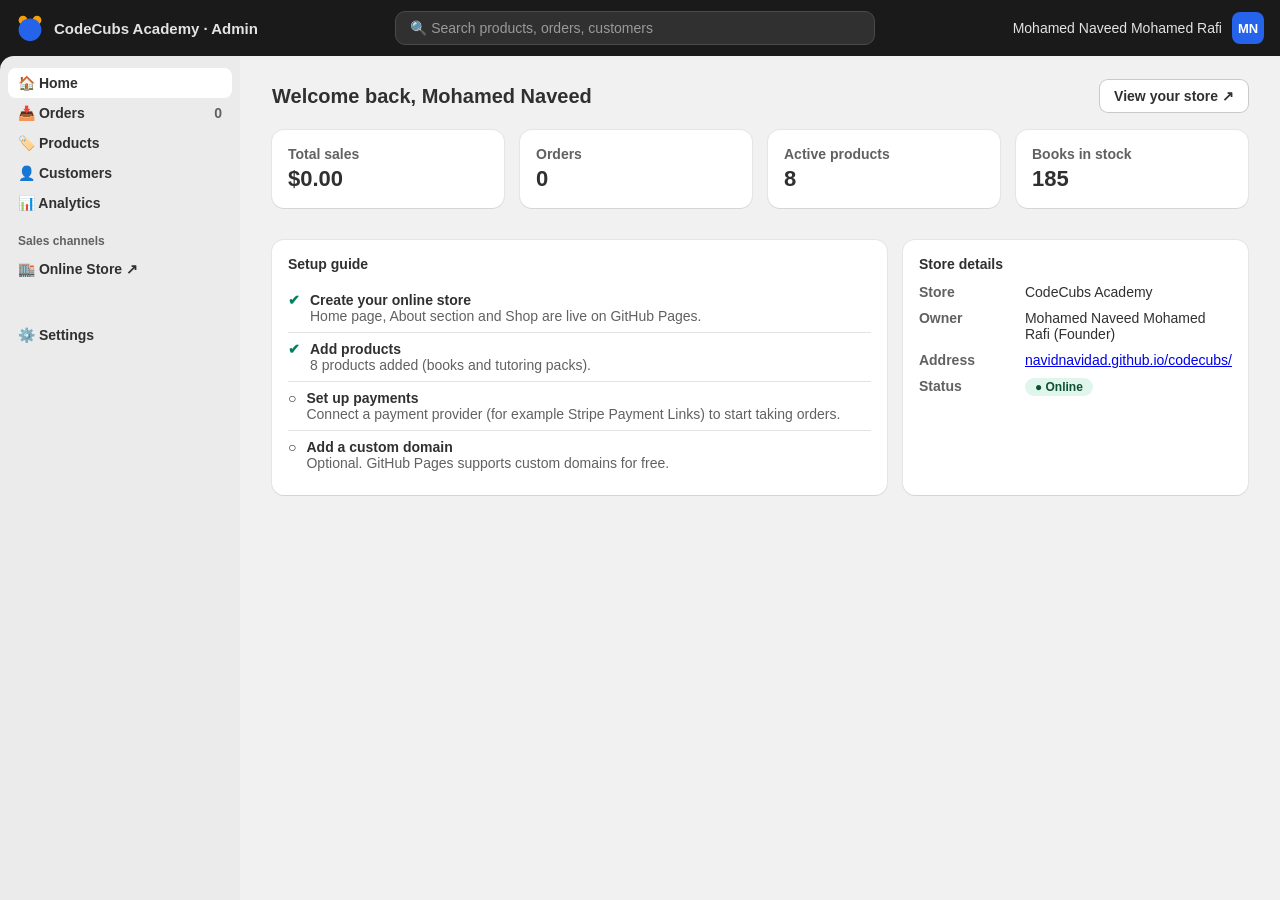
==== admin.html @ 551eafce "Launch CodeCubs Academy website and store" ====
<!DOCTYPE html>
<html lang="en">
<head>
<meta charset="UTF-8">
<meta name="viewport" content="width=device-width, initial-scale=1">
<meta name="robots" content="noindex,nofollow">
<title>Admin | CodeCubs Academy</title>
<style>
:root{--side:#1a1a1a;--bg:#f1f1f1;--line:#e3e3e3;--ink:#303030;--muted:#616161;--green:#008060}
*{box-sizing:border-box}
body{margin:0;font-family:-apple-system,BlinkMacSystemFont,"Segoe UI",Roboto,sans-serif;color:var(--ink);background:var(--side);font-size:14px}
.top{height:56px;display:flex;align-items:center;justify-content:space-between;padding:0 16px;color:#e3e3e3}
.top .brand{display:flex;align-items:center;gap:10px;font-weight:700;font-size:15px}
.top .brand svg{width:28px;height:28px}
.search{flex:0 1 480px;background:#303030;border:1px solid #4a4a4a;border-radius:10px;padding:8px 14px;color:#9a9a9a}
.me{display:flex;align-items:center;gap:10px}
.av{width:32px;height:32px;border-radius:8px;background:#2563eb;color:#fff;display:grid;place-items:center;font-weight:700;font-size:13px}
.shell{display:flex;height:calc(100vh - 56px)}
aside{width:240px;background:#ebebeb;border-radius:14px 0 0 0;padding:12px 8px;flex-shrink:0}
aside a{display:flex;align-items:center;gap:10px;padding:7px 10px;border-radius:8px;color:var(--ink);text-decoration:none;font-weight:600;cursor:pointer}
aside a:hover{background:#e0e0e0}aside a.on{background:#fff}
aside .sec{color:var(--muted);font-size:12px;font-weight:700;padding:16px 10px 6px}
main{flex:1;background:var(--bg);overflow:auto;padding:24px 32px}
h1{font-size:20px;margin:0 0 18px;display:flex;justify-content:space-between;align-items:center}
.card{background:#fff;border-radius:12px;box-shadow:0 1px 0 rgba(0,0,0,.07),0 0 0 1px rgba(0,0,0,.05);padding:16px;margin-bottom:16px}
.card h2{font-size:14px;margin:0 0 12px}
.kpis{display:grid;grid-template-columns:repeat(4,1fr);gap:16px;margin-bottom:16px}
.kpi .l{color:var(--muted);font-weight:600}.kpi .v{font-size:22px;font-weight:700;margin-top:4px}
.cols{display:grid;grid-template-columns:2fr 1fr;gap:16px}
table{width:100%;border-collapse:collapse}
th{text-align:left;color:var(--muted);font-weight:600;padding:8px;border-bottom:1px solid var(--line);background:#f7f7f7}
td{padding:10px 8px;border-bottom:1px solid var(--line);vertical-align:middle}
.thumb{width:40px;height:40px;border-radius:8px;overflow:hidden;border:1px solid var(--line)}.thumb svg{width:100%;height:100%;display:block}
.badge{display:inline-block;padding:2px 10px;border-radius:999px;font-size:12px;font-weight:600;background:#e0f5ec;color:#0c5132}
.badge.g{background:#f1f1f1;color:#616161}.badge.y{background:#fff1c2;color:#5e4200}
.btn{background:#303030;color:#fff;border:0;border-radius:8px;padding:8px 14px;font-weight:600;cursor:pointer;font-family:inherit}
.btn.l{background:#fff;color:var(--ink);box-shadow:0 0 0 1px #c9c9c9}
.dl{display:grid;grid-template-columns:180px 1fr;gap:10px 16px;margin:0}
.dl dt{color:var(--muted);font-weight:600}.dl dd{margin:0}
.empty{text-align:center;padding:40px 10px;color:var(--muted)}
.empty svg{width:90px;opacity:.6}
.task{display:flex;gap:10px;padding:8px 0;border-bottom:1px solid var(--line)}
.task:last-child{border:0}
input.inl{width:80px;padding:5px 8px;border:1px solid #c9c9c9;border-radius:6px;font-family:inherit}
.view{display:none}.view.on{display:block}
.ok{color:var(--green);font-weight:700}
</style>
</head>
<body>
<div class="top">
  <div class="brand">
    <svg viewBox="0 0 64 64"><circle cx="16" cy="14" r="10" fill="#f59e0b"/><circle cx="48" cy="14" r="10" fill="#f59e0b"/><circle cx="32" cy="36" r="26" fill="#2563eb"/></svg>
    CodeCubs Academy · Admin
  </div>
  <div class="search">🔍 Search products, orders, customers</div>
  <div class="me"><span id="ownerTop"></span><div class="av">MN</div></div>
</div>
<div class="shell">
<aside id="nav">
  <a data-v="home" class="on">🏠 Home</a>
  <a data-v="orders">📥 Orders <span style="margin-left:auto;color:var(--muted)">0</span></a>
  <a data-v="products">🏷️ Products</a>
  <a data-v="customers">👤 Customers</a>
  <a data-v="analytics">📊 Analytics</a>
  <div class="sec">Sales channels</div>
  <a href="./" target="_blank">🏬 Online Store ↗</a>
  <div class="sec">&nbsp;</div>
  <a data-v="settings">⚙️ Settings</a>
</aside>
<main>

<div class="view on" id="v-home">
  <h1><span>Welcome back, <span id="ownerFirst"></span></span><a class="btn l" href="shop.html" target="_blank" style="text-decoration:none;font-size:14px">View your store ↗</a></h1>
  <div class="kpis">
    <div class="card kpi"><div class="l">Total sales</div><div class="v">$0.00</div></div>
    <div class="card kpi"><div class="l">Orders</div><div class="v">0</div></div>
    <div class="card kpi"><div class="l">Active products</div><div class="v" id="kProducts"></div></div>
    <div class="card kpi"><div class="l">Books in stock</div><div class="v" id="kStock"></div></div>
  </div>
  <div class="cols">
    <div class="card"><h2>Setup guide</h2>
      <div class="task"><span class="ok">✔</span><div><b>Create your online store</b><br><span style="color:var(--muted)">Home page, About section and Shop are live on GitHub Pages.</span></div></div>
      <div class="task"><span class="ok">✔</span><div><b>Add products</b><br><span style="color:var(--muted)"><span id="pc"></span> products added (books and tutoring packs).</span></div></div>
      <div class="task"><span>○</span><div><b>Set up payments</b><br><span style="color:var(--muted)">Connect a payment provider (for example Stripe Payment Links) to start taking orders.</span></div></div>
      <div class="task"><span>○</span><div><b>Add a custom domain</b><br><span style="color:var(--muted)">Optional. GitHub Pages supports custom domains for free.</span></div></div>
    </div>
    <div class="card"><h2>Store details</h2>
      <dl class="dl" style="grid-template-columns:90px 1fr">
        <dt>Store</dt><dd id="sName"></dd>
        <dt>Owner</dt><dd id="sOwner"></dd>
        <dt>Address</dt><dd><a id="sUrl" target="_blank"></a></dd>
        <dt>Status</dt><dd><span class="badge">● Online</span></dd>
      </dl>
    </div>
  </div>
</div>

<div class="view" id="v-orders">
  <h1>Orders</h1>
  <div class="card empty">
    <svg viewBox="0 0 100 80"><rect x="10" y="10" width="80" height="60" rx="8" fill="#ddd"/><rect x="22" y="24" width="56" height="6" rx="3" fill="#bbb"/><rect x="22" y="38" width="40" height="6" rx="3" fill="#bbb"/></svg>
    <h3 style="color:var(--ink)">Your orders will show here</h3>
    <p>No orders yet. Orders appear here once payments are connected and customers check out.</p>
  </div>
</div>

<div class="view" id="v-products">
  <h1>Products <button class="btn" id="addP">Add product</button></h1>
  <div class="card" style="padding:0;overflow:hidden">
    <table><thead><tr><th></th><th>Product</th><th>Status</th><th>Type</th><th>Inventory</th><th>Price (AUD)</th></tr></thead><tbody id="ptable"></tbody></table>
  </div>
  <p style="color:var(--muted)">Edits here apply to this browser session. To publish catalogue changes, update <code>products.js</code> in the GitHub repository.</p>
</div>

<div class="view" id="v-customers">
  <h1>Customers</h1>
  <div class="card empty"><h3 style="color:var(--ink)">No customers yet</h3><p>Customer details appear here after the first order.</p></div>
</div>

<div class="view" id="v-analytics">
  <h1>Analytics</h1>
  <div class="card empty"><h3 style="color:var(--ink)">Not enough data yet</h3><p>Sales reports will appear once the store starts taking orders.</p></div>
</div>

<div class="view" id="v-settings">
  <h1>Settings</h1>
  <div class="card"><h2>Store details</h2>
    <dl class="dl">
      <dt>Store name</dt><dd id="s2Name"></dd>
      <dt>Store owner</dt><dd id="s2Owner"></dd>
      <dt>Business type</dt><dd>Online coding tutoring and children's coding books</dd>
      <dt>Location</dt><dd id="s2Loc"></dd>
      <dt>Store currency</dt><dd id="s2Cur"></dd>
    </dl>
  </div>
  <div class="card"><h2>Domains and hosting</h2>
    <dl class="dl">
      <dt>Primary domain</dt><dd><a id="s2Url" target="_blank"></a></dd>
      <dt>Hosting</dt><dd>GitHub Pages (free)</dd>
      <dt>Source repository</dt><dd><a id="s2Repo" target="_blank"></a></dd>
      <dt>GitHub account</dt><dd>Navidnavidad</dd>
      <dt>HTTPS</dt><dd><span class="badge">Enabled</span></dd>
    </dl>
  </div>
  <div class="card"><h2>Payments</h2>
    <dl class="dl"><dt>Payment provider</dt><dd><span class="badge y">Not connected</span></dd></dl>
  </div>
</div>

</main>
</div>

<script src="products.js"></script>
<script>
const $ = id => document.getElementById(id);
$('ownerTop').textContent = STORE.owner;
$('ownerFirst').textContent = STORE.owner.split(' ').slice(0,2).join(' ');
['sName','s2Name'].forEach(i => $(i).textContent = STORE.name);
['sOwner','s2Owner'].forEach(i => $(i).textContent = STORE.owner + " (" + STORE.role + ")");
['sUrl','s2Url'].forEach(i => { $(i).textContent = STORE.url.replace('https://',''); $(i).href = STORE.url; });
$('s2Repo').textContent = STORE.repo.replace('https://',''); $('s2Repo').href = STORE.repo;
$('s2Loc').textContent = STORE.location; $('s2Cur').textContent = STORE.currency;
function stats(){
  $('kProducts').textContent = PRODUCTS.length; $('pc').textContent = PRODUCTS.length;
  $('kStock').textContent = PRODUCTS.filter(p=>p.type==='Book').reduce((a,p)=>a+p.stock,0);
}
function table(){
  $('ptable').innerHTML = PRODUCTS.map((p,i) => `<tr>
    <td><div class="thumb">${coverSVG(p)}</div></td>
    <td><b>${p.title}</b><br><span style="color:var(--muted)">${p.id} · Ages ${p.ages}</span></td>
    <td><span class="badge">Active</span></td>
    <td>${p.type}</td>
    <td>${p.stock === null ? '<span class="badge g">Not tracked</span>' : `<input class="inl" type="number" min="0" value="${p.stock}" data-i="${i}" data-k="stock">`}</td>
    <td><input class="inl" type="number" step="0.01" min="0" value="${p.price.toFixed(2)}" data-i="${i}" data-k="price"></td>
  </tr>`).join('');
}
$('ptable').oninput = e => { const t=e.target; if(!t.dataset.k) return; PRODUCTS[t.dataset.i][t.dataset.k] = parseFloat(t.value)||0; stats(); };
$('addP').onclick = () => {
  const title = prompt("Product title"); if(!title) return;
  PRODUCTS.push({id:"N"+(PRODUCTS.length+1),type:"Book",title,ages:"6-16",price:19.95,stock:0,color:"#64748b",accent:"#e2e8f0",icon:"py",desc:""});
  table(); stats();
};
$('nav').onclick = e => {
  const a = e.target.closest('a[data-v]'); if(!a) return;
  document.querySelectorAll('#nav a').forEach(x=>x.classList.toggle('on',x===a));
  document.querySelectorAll('.view').forEach(v=>v.classList.toggle('on',v.id==='v-'+a.dataset.v));
};
stats(); table();
</script>
</body>
</html>
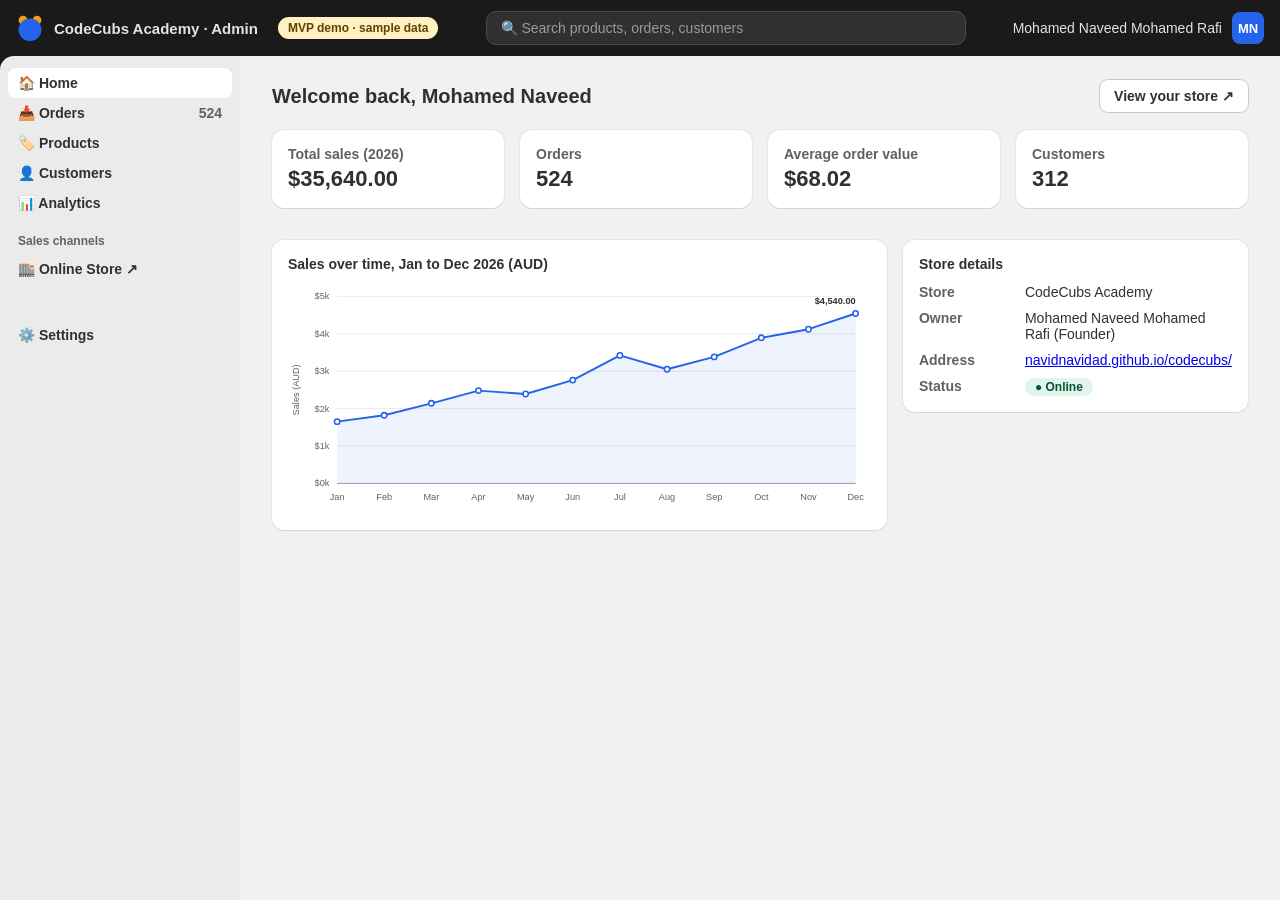
==== commit e0afb374: "Admin: sample sales dashboard with yearly chart" ====
--- a/admin.html
+++ b/admin.html
@@ -26,7 +26,7 @@
 .card h2{font-size:14px;margin:0 0 12px}
 .kpis{display:grid;grid-template-columns:repeat(4,1fr);gap:16px;margin-bottom:16px}
 .kpi .l{color:var(--muted);font-weight:600}.kpi .v{font-size:22px;font-weight:700;margin-top:4px}
-.cols{display:grid;grid-template-columns:2fr 1fr;gap:16px}
+.cols{display:grid;grid-template-columns:2.2fr 1fr;gap:16px;align-items:start}
 table{width:100%;border-collapse:collapse}
 th{text-align:left;color:var(--muted);font-weight:600;padding:8px;border-bottom:1px solid var(--line);background:#f7f7f7}
 td{padding:10px 8px;border-bottom:1px solid var(--line);vertical-align:middle}
@@ -44,13 +44,17 @@
 input.inl{width:80px;padding:5px 8px;border:1px solid #c9c9c9;border-radius:6px;font-family:inherit}
 .view{display:none}.view.on{display:block}
 .ok{color:var(--green);font-weight:700}
+.demo{background:#fff1c2;color:#5e4200;font-size:12px;font-weight:600;padding:4px 10px;border-radius:999px;margin-left:10px}
+.chart svg{width:100%;height:auto;display:block}
+.chart .ax{font-size:12px;fill:#616161}
+.delta{color:var(--green);font-size:12px;font-weight:600;margin-left:6px}
 </style>
 </head>
 <body>
 <div class="top">
   <div class="brand">
     <svg viewBox="0 0 64 64"><circle cx="16" cy="14" r="10" fill="#f59e0b"/><circle cx="48" cy="14" r="10" fill="#f59e0b"/><circle cx="32" cy="36" r="26" fill="#2563eb"/></svg>
-    CodeCubs Academy · Admin
+    CodeCubs Academy · Admin<span class="demo">MVP demo · sample data</span>
   </div>
   <div class="search">🔍 Search products, orders, customers</div>
   <div class="me"><span id="ownerTop"></span><div class="av">MN</div></div>
@@ -58,7 +62,7 @@
 <div class="shell">
 <aside id="nav">
   <a data-v="home" class="on">🏠 Home</a>
-  <a data-v="orders">📥 Orders <span style="margin-left:auto;color:var(--muted)">0</span></a>
+  <a data-v="orders">📥 Orders <span style="margin-left:auto;color:var(--muted)" id="navOrders"></span></a>
   <a data-v="products">🏷️ Products</a>
   <a data-v="customers">👤 Customers</a>
   <a data-v="analytics">📊 Analytics</a>
@@ -72,18 +76,13 @@
 <div class="view on" id="v-home">
   <h1><span>Welcome back, <span id="ownerFirst"></span></span><a class="btn l" href="shop.html" target="_blank" style="text-decoration:none;font-size:14px">View your store ↗</a></h1>
   <div class="kpis">
-    <div class="card kpi"><div class="l">Total sales</div><div class="v">$0.00</div></div>
-    <div class="card kpi"><div class="l">Orders</div><div class="v">0</div></div>
-    <div class="card kpi"><div class="l">Active products</div><div class="v" id="kProducts"></div></div>
-    <div class="card kpi"><div class="l">Books in stock</div><div class="v" id="kStock"></div></div>
+    <div class="card kpi"><div class="l">Total sales (2026)</div><div class="v" id="kSales"></div></div>
+    <div class="card kpi"><div class="l">Orders</div><div class="v" id="kOrders"></div></div>
+    <div class="card kpi"><div class="l">Average order value</div><div class="v" id="kAov"></div></div>
+    <div class="card kpi"><div class="l">Customers</div><div class="v" id="kCust"></div></div>
   </div>
   <div class="cols">
-    <div class="card"><h2>Setup guide</h2>
-      <div class="task"><span class="ok">✔</span><div><b>Create your online store</b><br><span style="color:var(--muted)">Home page, About section and Shop are live on GitHub Pages.</span></div></div>
-      <div class="task"><span class="ok">✔</span><div><b>Add products</b><br><span style="color:var(--muted)"><span id="pc"></span> products added (books and tutoring packs).</span></div></div>
-      <div class="task"><span>○</span><div><b>Set up payments</b><br><span style="color:var(--muted)">Connect a payment provider (for example Stripe Payment Links) to start taking orders.</span></div></div>
-      <div class="task"><span>○</span><div><b>Add a custom domain</b><br><span style="color:var(--muted)">Optional. GitHub Pages supports custom domains for free.</span></div></div>
-    </div>
+    <div class="card chart"><h2>Sales over time, Jan to Dec 2026 (AUD)</h2><div id="chart"></div></div>
     <div class="card"><h2>Store details</h2>
       <dl class="dl" style="grid-template-columns:90px 1fr">
         <dt>Store</dt><dd id="sName"></dd>
@@ -97,10 +96,8 @@
 
 <div class="view" id="v-orders">
   <h1>Orders</h1>
-  <div class="card empty">
-    <svg viewBox="0 0 100 80"><rect x="10" y="10" width="80" height="60" rx="8" fill="#ddd"/><rect x="22" y="24" width="56" height="6" rx="3" fill="#bbb"/><rect x="22" y="38" width="40" height="6" rx="3" fill="#bbb"/></svg>
-    <h3 style="color:var(--ink)">Your orders will show here</h3>
-    <p>No orders yet. Orders appear here once payments are connected and customers check out.</p>
+  <div class="card" style="padding:0;overflow:hidden">
+    <table><thead><tr><th>Order</th><th>Date</th><th>Items</th><th>Payment</th><th>Fulfilment</th><th>Total</th></tr></thead><tbody id="otable"></tbody></table>
   </div>
 </div>
 
@@ -114,12 +111,12 @@
 
 <div class="view" id="v-customers">
   <h1>Customers</h1>
-  <div class="card empty"><h3 style="color:var(--ink)">No customers yet</h3><p>Customer details appear here after the first order.</p></div>
+  <div class="card"><dl class="dl"><dt>Total customers</dt><dd id="c1"></dd><dt>Returning customers</dt><dd>41%</dd><dt>Top product</dt><dd>Starter Pack: 4 Lessons</dd></dl></div>
 </div>
 
 <div class="view" id="v-analytics">
   <h1>Analytics</h1>
-  <div class="card empty"><h3 style="color:var(--ink)">Not enough data yet</h3><p>Sales reports will appear once the store starts taking orders.</p></div>
+  <div class="card chart"><h2>Sales over time, Jan to Dec 2026 (AUD)</h2><div id="chart2"></div></div>
 </div>
 
 <div class="view" id="v-settings">
@@ -143,7 +140,7 @@
     </dl>
   </div>
   <div class="card"><h2>Payments</h2>
-    <dl class="dl"><dt>Payment provider</dt><dd><span class="badge y">Not connected</span></dd></dl>
+    <dl class="dl"><dt>Payment provider</dt><dd>Stripe <span class="badge y">Demo</span></dd></dl>
   </div>
 </div>
 
@@ -160,9 +157,36 @@
 ['sUrl','s2Url'].forEach(i => { $(i).textContent = STORE.url.replace('https://',''); $(i).href = STORE.url; });
 $('s2Repo').textContent = STORE.repo.replace('https://',''); $('s2Repo').href = STORE.repo;
 $('s2Loc').textContent = STORE.location; $('s2Cur').textContent = STORE.currency;
+// Hypothetical MVP sample figures
+const MONTHS=["Jan","Feb","Mar","Apr","May","Jun","Jul","Aug","Sep","Oct","Nov","Dec"];
+const SALES=[1650,1820,2140,2480,2390,2760,3420,3050,3380,3890,4120,4540];
+const ORDERS=524, CUSTOMERS=312;
+const total=SALES.reduce((a,b)=>a+b,0);
+const fmt=n=>"$"+n.toLocaleString("en-AU",{minimumFractionDigits:2,maximumFractionDigits:2});
 function stats(){
-  $('kProducts').textContent = PRODUCTS.length; $('pc').textContent = PRODUCTS.length;
-  $('kStock').textContent = PRODUCTS.filter(p=>p.type==='Book').reduce((a,p)=>a+p.stock,0);
+  $('kSales').innerHTML=fmt(total);
+  $('kOrders').textContent=ORDERS; $('navOrders').textContent=ORDERS;
+  $('kAov').textContent=fmt(total/ORDERS);
+  $('kCust').textContent=CUSTOMERS; $('c1').textContent=CUSTOMERS;
+}
+function chart(el){
+  const W=760,H=300,L=64,R=20,T=16,B=40,max=5000,w=W-L-R,h=H-T-B;
+  const x=i=>L+i*w/11, y=v=>T+h-v/max*h;
+  let s=`<svg viewBox="0 0 ${W} ${H}" role="img" aria-label="Monthly sales 2026">`;
+  for(let v=0;v<=max;v+=1000){s+=`<line x1="${L}" x2="${W-R}" y1="${y(v)}" y2="${y(v)}" stroke="#e3e3e3"/><text class="ax" x="${L-10}" y="${y(v)+4}" text-anchor="end">$${(v/1000)}k</text>`;}
+  MONTHS.forEach((m,i)=>s+=`<text class="ax" x="${x(i)}" y="${H-B+22}" text-anchor="middle">${m}</text>`);
+  s+=`<line x1="${L}" x2="${W-R}" y1="${y(0)}" y2="${y(0)}" stroke="#8a8a8a"/>`;
+  const pts=SALES.map((v,i)=>`${x(i)},${y(v)}`).join(' ');
+  s+=`<polygon points="${x(0)},${y(0)} ${pts} ${x(11)},${y(0)}" fill="#2563eb" opacity=".08"/>`;
+  s+=`<polyline points="${pts}" fill="none" stroke="#2563eb" stroke-width="2.5" stroke-linejoin="round"/>`;
+  SALES.forEach((v,i)=>s+=`<circle cx="${x(i)}" cy="${y(v)}" r="3.5" fill="#fff" stroke="#2563eb" stroke-width="2"><title>${MONTHS[i]}: ${fmt(v)}</title></circle>`);
+  s+=`<text class="ax" x="${x(11)}" y="${y(SALES[11])-12}" text-anchor="end" style="fill:#303030;font-weight:600">${fmt(SALES[11])}</text>`;
+  s+=`<text class="ax" transform="translate(14 ${T+h/2}) rotate(-90)" text-anchor="middle">Sales (AUD)</text>`;
+  el.innerHTML=s+`</svg>`;
+}
+function orders(){
+  const rows=[["#1524","8 Dec","Holiday Coding Camp (5 days)",249],["#1523","8 Dec","My First Python Adventure × 2",49.90],["#1522","7 Dec","Starter Pack: 4 Lessons",179],["#1521","7 Dec","Game Makers Club",29.95],["#1520","6 Dec","1:1 Online Lesson (45 min)",49],["#1519","6 Dec","Scratch Space Quest, Robots, Logic & Puzzles",41.90],["#1518","5 Dec","Starter Pack: 4 Lessons",179],["#1517","5 Dec","Build Your Own Website",27.95]];
+  $('otable').innerHTML=rows.map(r=>`<tr><td><b>${r[0]}</b></td><td>${r[1]}</td><td>${r[2]}</td><td><span class="badge g">Paid</span></td><td><span class="badge">${r[2].includes('Lesson')||r[2].includes('Camp')?'Scheduled':'Fulfilled'}</span></td><td>${fmt(r[3])}</td></tr>`).join('');
 }
 function table(){
   $('ptable').innerHTML = PRODUCTS.map((p,i) => `<tr>
@@ -174,18 +198,18 @@
     <td><input class="inl" type="number" step="0.01" min="0" value="${p.price.toFixed(2)}" data-i="${i}" data-k="price"></td>
   </tr>`).join('');
 }
-$('ptable').oninput = e => { const t=e.target; if(!t.dataset.k) return; PRODUCTS[t.dataset.i][t.dataset.k] = parseFloat(t.value)||0; stats(); };
+$('ptable').oninput = e => { const t=e.target; if(!t.dataset.k) return; PRODUCTS[t.dataset.i][t.dataset.k] = parseFloat(t.value)||0; };
 $('addP').onclick = () => {
   const title = prompt("Product title"); if(!title) return;
   PRODUCTS.push({id:"N"+(PRODUCTS.length+1),type:"Book",title,ages:"6-16",price:19.95,stock:0,color:"#64748b",accent:"#e2e8f0",icon:"py",desc:""});
-  table(); stats();
+  table();
 };
 $('nav').onclick = e => {
   const a = e.target.closest('a[data-v]'); if(!a) return;
   document.querySelectorAll('#nav a').forEach(x=>x.classList.toggle('on',x===a));
   document.querySelectorAll('.view').forEach(v=>v.classList.toggle('on',v.id==='v-'+a.dataset.v));
 };
-stats(); table();
+stats(); table(); orders(); chart($('chart')); chart($('chart2'));
 </script>
 </body>
 </html>
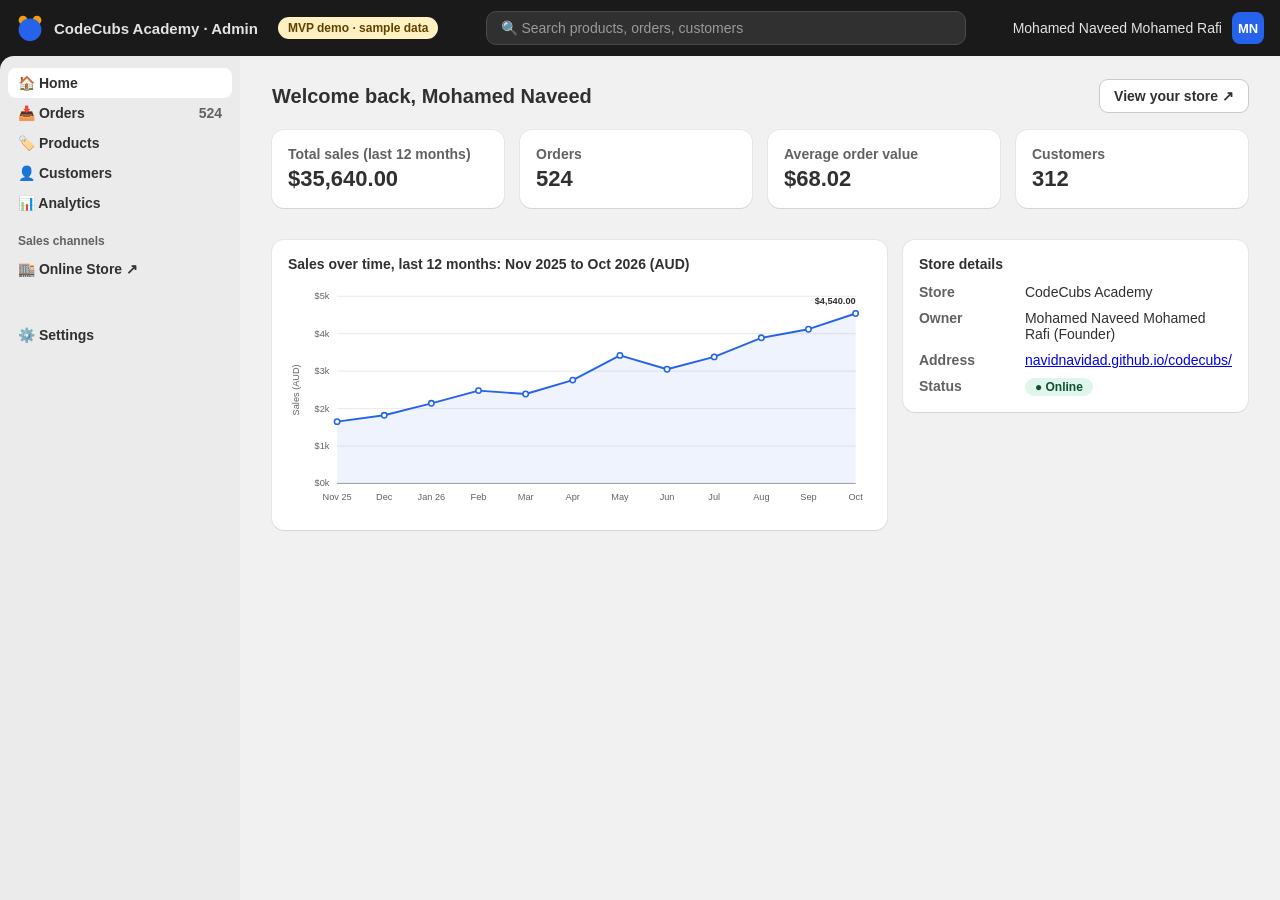
==== commit cc7d8180: "Admin: last 12 months chart, November orders" ====
--- a/admin.html
+++ b/admin.html
@@ -47,6 +47,8 @@
 .demo{background:#fff1c2;color:#5e4200;font-size:12px;font-weight:600;padding:4px 10px;border-radius:999px;margin-left:10px}
 .chart svg{width:100%;height:auto;display:block}
 .chart .ax{font-size:12px;fill:#616161}
+@media(max-width:1000px){.cols{grid-template-columns:1fr}.kpis{grid-template-columns:repeat(2,1fr)}aside{width:190px}.search{display:none}main{padding:18px}}
+@media(max-width:640px){aside{display:none}.top .me span{display:none}}
 .delta{color:var(--green);font-size:12px;font-weight:600;margin-left:6px}
 </style>
 </head>
@@ -76,13 +78,13 @@
 <div class="view on" id="v-home">
   <h1><span>Welcome back, <span id="ownerFirst"></span></span><a class="btn l" href="shop.html" target="_blank" style="text-decoration:none;font-size:14px">View your store ↗</a></h1>
   <div class="kpis">
-    <div class="card kpi"><div class="l">Total sales (2026)</div><div class="v" id="kSales"></div></div>
+    <div class="card kpi"><div class="l">Total sales (last 12 months)</div><div class="v" id="kSales"></div></div>
     <div class="card kpi"><div class="l">Orders</div><div class="v" id="kOrders"></div></div>
     <div class="card kpi"><div class="l">Average order value</div><div class="v" id="kAov"></div></div>
     <div class="card kpi"><div class="l">Customers</div><div class="v" id="kCust"></div></div>
   </div>
   <div class="cols">
-    <div class="card chart"><h2>Sales over time, Jan to Dec 2026 (AUD)</h2><div id="chart"></div></div>
+    <div class="card chart"><h2>Sales over time, last 12 months: Nov 2025 to Oct 2026 (AUD)</h2><div id="chart"></div></div>
     <div class="card"><h2>Store details</h2>
       <dl class="dl" style="grid-template-columns:90px 1fr">
         <dt>Store</dt><dd id="sName"></dd>
@@ -116,7 +118,7 @@
 
 <div class="view" id="v-analytics">
   <h1>Analytics</h1>
-  <div class="card chart"><h2>Sales over time, Jan to Dec 2026 (AUD)</h2><div id="chart2"></div></div>
+  <div class="card chart"><h2>Sales over time, last 12 months: Nov 2025 to Oct 2026 (AUD)</h2><div id="chart2"></div></div>
 </div>
 
 <div class="view" id="v-settings">
@@ -158,7 +160,7 @@
 $('s2Repo').textContent = STORE.repo.replace('https://',''); $('s2Repo').href = STORE.repo;
 $('s2Loc').textContent = STORE.location; $('s2Cur').textContent = STORE.currency;
 // Hypothetical MVP sample figures
-const MONTHS=["Jan","Feb","Mar","Apr","May","Jun","Jul","Aug","Sep","Oct","Nov","Dec"];
+const MONTHS=["Nov 25","Dec","Jan 26","Feb","Mar","Apr","May","Jun","Jul","Aug","Sep","Oct"];
 const SALES=[1650,1820,2140,2480,2390,2760,3420,3050,3380,3890,4120,4540];
 const ORDERS=524, CUSTOMERS=312;
 const total=SALES.reduce((a,b)=>a+b,0);
@@ -172,7 +174,7 @@
 function chart(el){
   const W=760,H=300,L=64,R=20,T=16,B=40,max=5000,w=W-L-R,h=H-T-B;
   const x=i=>L+i*w/11, y=v=>T+h-v/max*h;
-  let s=`<svg viewBox="0 0 ${W} ${H}" role="img" aria-label="Monthly sales 2026">`;
+  let s=`<svg viewBox="0 0 ${W} ${H}" role="img" aria-label="Monthly sales, last 12 months">`;
   for(let v=0;v<=max;v+=1000){s+=`<line x1="${L}" x2="${W-R}" y1="${y(v)}" y2="${y(v)}" stroke="#e3e3e3"/><text class="ax" x="${L-10}" y="${y(v)+4}" text-anchor="end">$${(v/1000)}k</text>`;}
   MONTHS.forEach((m,i)=>s+=`<text class="ax" x="${x(i)}" y="${H-B+22}" text-anchor="middle">${m}</text>`);
   s+=`<line x1="${L}" x2="${W-R}" y1="${y(0)}" y2="${y(0)}" stroke="#8a8a8a"/>`;
@@ -185,7 +187,7 @@
   el.innerHTML=s+`</svg>`;
 }
 function orders(){
-  const rows=[["#1524","8 Dec","Holiday Coding Camp (5 days)",249],["#1523","8 Dec","My First Python Adventure × 2",49.90],["#1522","7 Dec","Starter Pack: 4 Lessons",179],["#1521","7 Dec","Game Makers Club",29.95],["#1520","6 Dec","1:1 Online Lesson (45 min)",49],["#1519","6 Dec","Scratch Space Quest, Robots, Logic & Puzzles",41.90],["#1518","5 Dec","Starter Pack: 4 Lessons",179],["#1517","5 Dec","Build Your Own Website",27.95]];
+  const rows=[["#1524","9 Nov","Holiday Coding Camp (5 days)",249],["#1523","8 Nov","My First Python Adventure × 2",49.90],["#1522","7 Nov","Starter Pack: 4 Lessons",179],["#1521","6 Nov","Game Makers Club",29.95],["#1520","5 Nov","1:1 Online Lesson (45 min)",49],["#1519","4 Nov","Scratch Space Quest, Robots, Logic & Puzzles",41.90],["#1518","3 Nov","Starter Pack: 4 Lessons",179],["#1517","2 Nov","Build Your Own Website",27.95]];
   $('otable').innerHTML=rows.map(r=>`<tr><td><b>${r[0]}</b></td><td>${r[1]}</td><td>${r[2]}</td><td><span class="badge g">Paid</span></td><td><span class="badge">${r[2].includes('Lesson')||r[2].includes('Camp')?'Scheduled':'Fulfilled'}</span></td><td>${fmt(r[3])}</td></tr>`).join('');
 }
 function table(){
